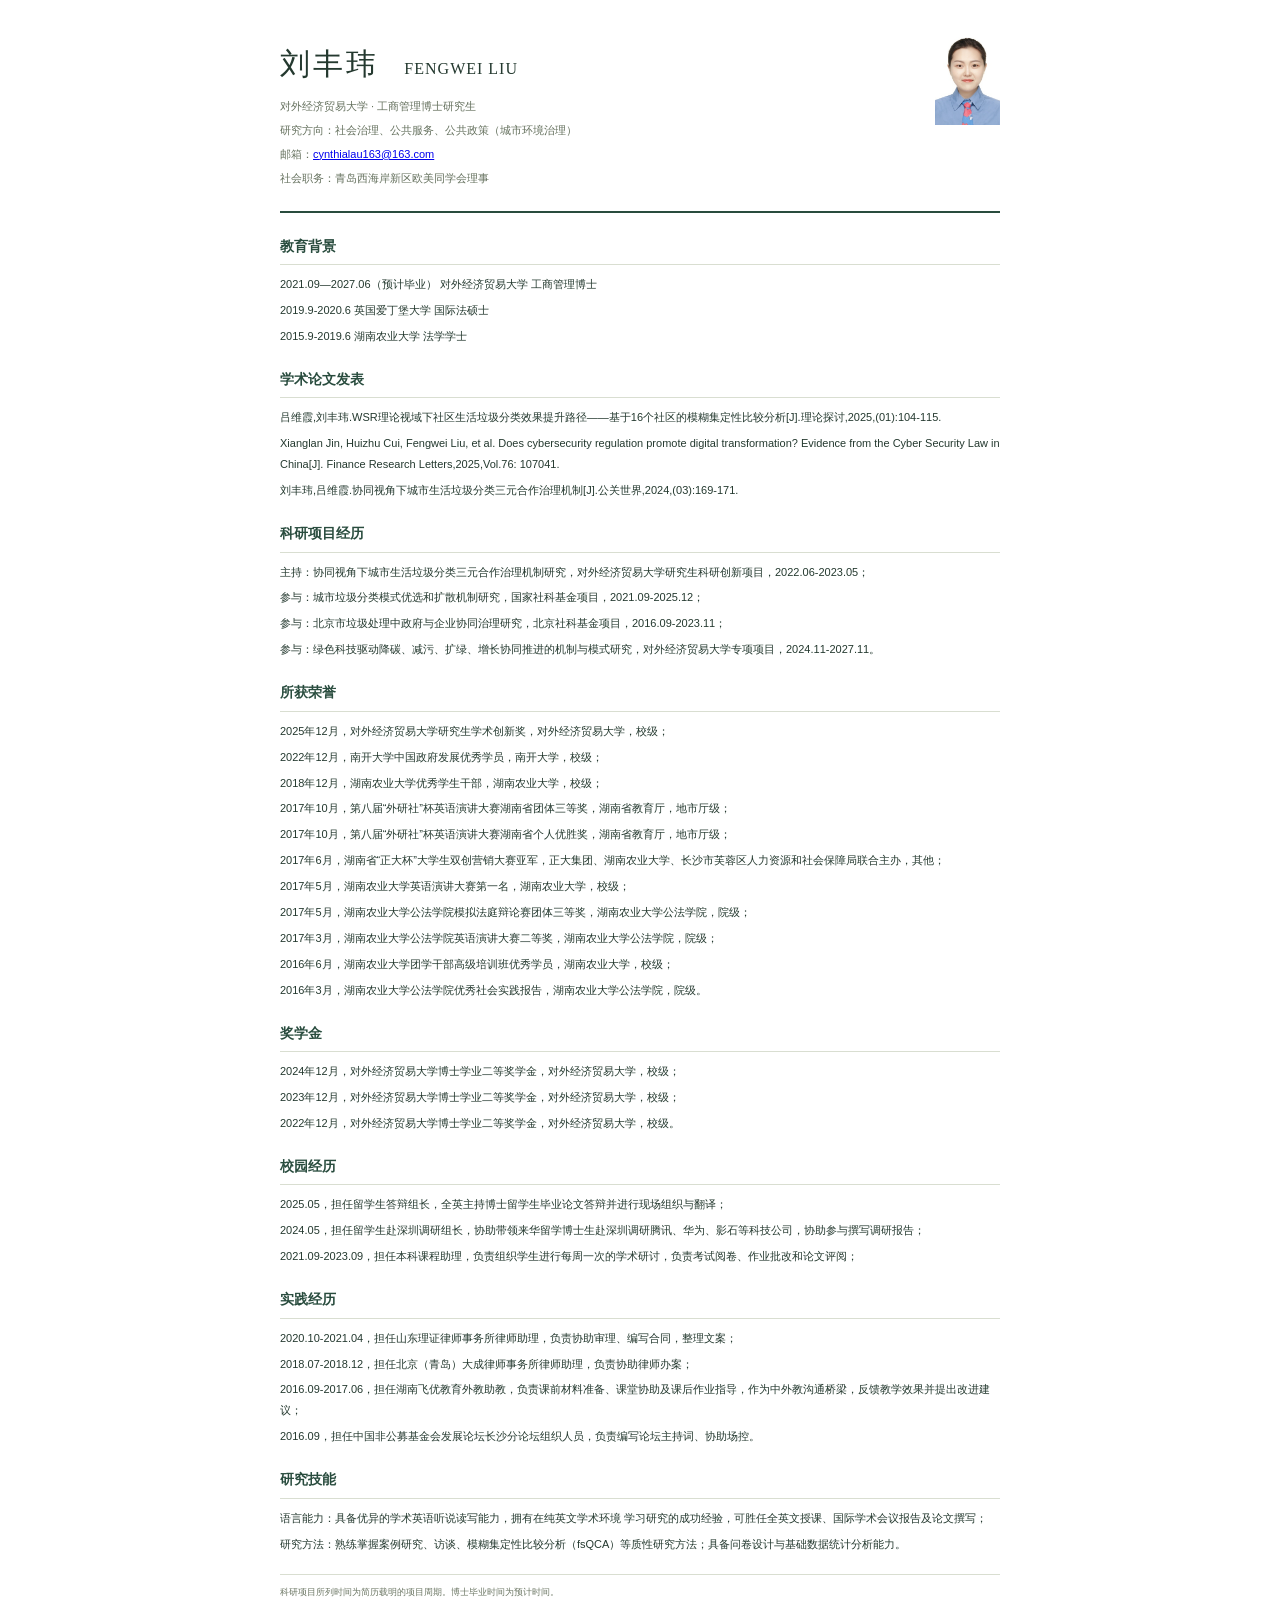
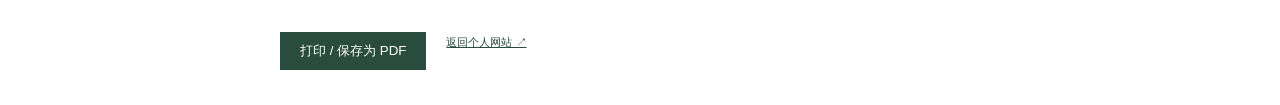
==== 公开简历.html @ 476a6679 "Publish personal academic website" ====
<!doctype html><html lang="zh-CN"><head><meta charset="UTF-8"><meta name="viewport" content="width=device-width, initial-scale=1"><title>刘丰玮 · 公开学术简历</title><style>
@page{size:A4;margin:17mm 18mm}*{box-sizing:border-box}body{max-width:760px;margin:35px auto;padding:0 20px;color:#24392f;font-family:-apple-system,BlinkMacSystemFont,'PingFang SC','Microsoft YaHei',sans-serif;font-size:11px;line-height:1.9}header{border-bottom:2px solid #294c3e;padding-bottom:19px;margin-bottom:20px;position:relative;padding-right:90px}h1{font-size:30px;letter-spacing:3px;margin:0 0 4px;font-weight:500}h1 span{font-family:Georgia,serif;font-size:16px;letter-spacing:1px;margin-left:14px}header p{margin:3px 0;color:#65715e}header img{position:absolute;right:0;top:0;width:65px;height:90px;object-fit:cover}h2{font-size:14px;font-weight:600;color:#294c3e;border-bottom:1px solid #d9ded1;padding-bottom:5px;margin:19px 0 9px;break-after:avoid}section p{margin:5px 0;break-inside:avoid}footer{border-top:1px solid #d9ded1;margin-top:20px;padding-top:9px;font-size:9px;color:#6b7663}@media print{body{margin:0;padding:0;max-width:none;font-size:10px}h2{margin-top:15px}a{color:inherit;text-decoration:none}}.screen-actions{margin-top:30px;display:flex;gap:20px}.screen-actions button{background:#294c3e;border:0;color:white;padding:10px 20px;cursor:pointer}.screen-actions a{color:#294c3e}@media print{.screen-actions{display:none}}
</style></head><body><header><h1>刘丰玮 <span>FENGWEI LIU</span></h1><p>对外经济贸易大学 · 工商管理博士研究生</p><p>研究方向：社会治理、公共服务、公共政策（城市环境治理）</p><p>邮箱：<a href="mailto:cynthialau163@163.com">cynthialau163@163.com</a></p><p>社会职务：青岛西海岸新区欧美同学会理事</p><img src="assets/portrait.jpg" alt="刘丰玮肖像"></header><section><h2>教育背景</h2><p>2021.09—2027.06（预计毕业）      对外经济贸易大学 工商管理博士</p><p>2019.9-2020.6      英国爱丁堡大学   国际法硕士</p><p>2015.9-2019.6     湖南农业大学     法学学士</p></section><section><h2>学术论文发表</h2><p>吕维霞,刘丰玮.WSR理论视域下社区生活垃圾分类效果提升路径——基于16个社区的模糊集定性比较分析[J].理论探讨,2025,(01):104-115.</p><p>Xianglan Jin, Huizhu Cui, Fengwei Liu, et al. Does cybersecurity regulation promote digital transformation? Evidence from the Cyber Security Law in China[J]. Finance Research Letters,2025,Vol.76: 107041.</p><p>刘丰玮,吕维霞.协同视角下城市生活垃圾分类三元合作治理机制[J].公关世界,2024,(03):169-171.</p></section><section><h2>科研项目经历</h2><p>主持：协同视角下城市生活垃圾分类三元合作治理机制研究，对外经济贸易大学研究生科研创新项目，2022.06-2023.05；</p><p>参与：城市垃圾分类模式优选和扩散机制研究，国家社科基金项目，2021.09-2025.12；</p><p>参与：北京市垃圾处理中政府与企业协同治理研究，北京社科基金项目，2016.09-2023.11；</p><p>参与：绿色科技驱动降碳、减污、扩绿、增长协同推进的机制与模式研究，对外经济贸易大学专项项目，2024.11-2027.11。</p></section><section><h2>所获荣誉</h2><p>2025年12月，对外经济贸易大学研究生学术创新奖，对外经济贸易大学，校级；</p><p>2022年12月，南开大学中国政府发展优秀学员，南开大学，校级；</p><p>2018年12月，湖南农业大学优秀学生干部，湖南农业大学，校级；</p><p>2017年10月，第八届“外研社”杯英语演讲大赛湖南省团体三等奖，湖南省教育厅，地市厅级；</p><p>2017年10月，第八届“外研社”杯英语演讲大赛湖南省个人优胜奖，湖南省教育厅，地市厅级；</p><p>2017年6月，湖南省“正大杯”大学生双创营销大赛亚军，正大集团、湖南农业大学、长沙市芙蓉区人力资源和社会保障局联合主办，其他；</p><p>2017年5月，湖南农业大学英语演讲大赛第一名，湖南农业大学，校级；</p><p>2017年5月，湖南农业大学公法学院模拟法庭辩论赛团体三等奖，湖南农业大学公法学院，院级；</p><p>2017年3月，湖南农业大学公法学院英语演讲大赛二等奖，湖南农业大学公法学院，院级；</p><p>2016年6月，湖南农业大学团学干部高级培训班优秀学员，湖南农业大学，校级；</p><p>2016年3月，湖南农业大学公法学院优秀社会实践报告，湖南农业大学公法学院，院级。</p></section><section><h2>奖学金</h2><p>2024年12月，对外经济贸易大学博士学业二等奖学金，对外经济贸易大学，校级；</p><p>2023年12月，对外经济贸易大学博士学业二等奖学金，对外经济贸易大学，校级；</p><p>2022年12月，对外经济贸易大学博士学业二等奖学金，对外经济贸易大学，校级。</p></section><section><h2>校园经历</h2><p>2025.05，担任留学生答辩组长，全英主持博士留学生毕业论文答辩并进行现场组织与翻译；</p><p>2024.05，担任留学生赴深圳调研组长，协助带领来华留学博士生赴深圳调研腾讯、华为、影石等科技公司，协助参与撰写调研报告；</p><p>2021.09-2023.09，担任本科课程助理，负责组织学生进行每周一次的学术研讨，负责考试阅卷、作业批改和论文评阅；</p></section><section><h2>实践经历</h2><p>2020.10-2021.04，担任山东理证律师事务所律师助理，负责协助审理、编写合同，整理文案；</p><p>2018.07-2018.12，担任北京（青岛）大成律师事务所律师助理，负责协助律师办案；</p><p>2016.09-2017.06，担任湖南飞优教育外教助教，负责课前材料准备、课堂协助及课后作业指导，作为中外教沟通桥梁，反馈教学效果并提出改进建议；</p><p>2016.09，担任中国非公募基金会发展论坛长沙分论坛组织人员，负责编写论坛主持词、协助场控。</p></section><section><h2>研究技能</h2><p>语言能力：具备优异的学术英语听说读写能力，拥有在纯英文学术环境 学习研究的成功经验，可胜任全英文授课、国际学术会议报告及论文撰写；</p><p>研究方法：熟练掌握案例研究、访谈、模糊集定性比较分析（fsQCA）等质性研究方法；具备问卷设计与基础数据统计分析能力。</p></section><footer>科研项目所列时间为简历载明的项目周期。博士毕业时间为预计时间。</footer><div class="screen-actions"><button type="button" onclick="window.print()">打印 / 保存为 PDF</button><a href="index.html">返回个人网站 ↗</a></div></body></html>
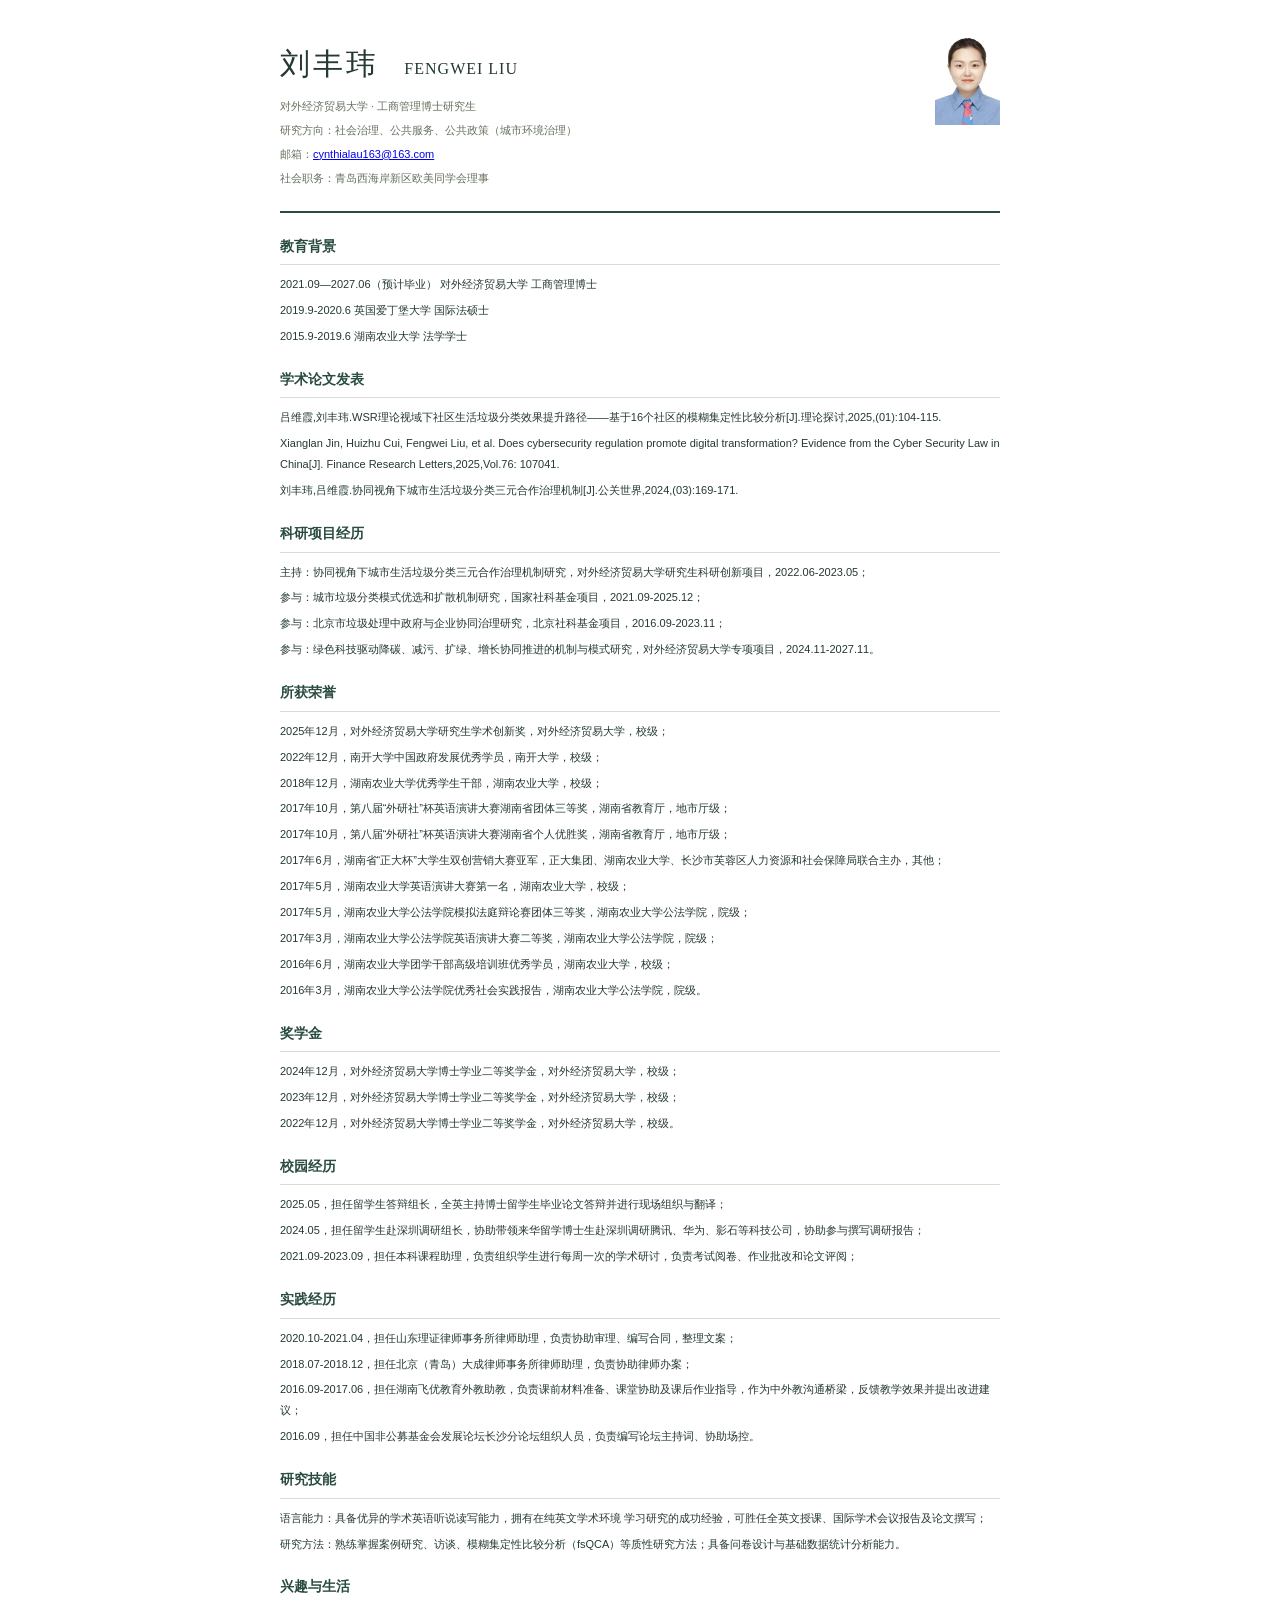
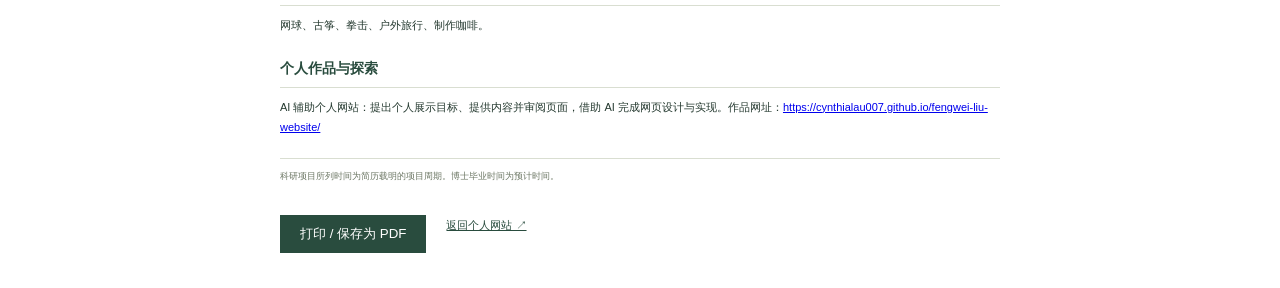
==== commit 66736ea6: "Redesign personal website for career, life and creative work" ====
--- a/公开简历.html
+++ b/公开简历.html
@@ -1,3 +1,3 @@
-<!doctype html><html lang="zh-CN"><head><meta charset="UTF-8"><meta name="viewport" content="width=device-width, initial-scale=1"><title>刘丰玮 · 公开学术简历</title><style>
+<!doctype html><html lang="zh-CN"><head><meta charset="UTF-8"><meta name="viewport" content="width=device-width, initial-scale=1"><title>刘丰玮 · 公开个人简历</title><style>
 @page{size:A4;margin:17mm 18mm}*{box-sizing:border-box}body{max-width:760px;margin:35px auto;padding:0 20px;color:#24392f;font-family:-apple-system,BlinkMacSystemFont,'PingFang SC','Microsoft YaHei',sans-serif;font-size:11px;line-height:1.9}header{border-bottom:2px solid #294c3e;padding-bottom:19px;margin-bottom:20px;position:relative;padding-right:90px}h1{font-size:30px;letter-spacing:3px;margin:0 0 4px;font-weight:500}h1 span{font-family:Georgia,serif;font-size:16px;letter-spacing:1px;margin-left:14px}header p{margin:3px 0;color:#65715e}header img{position:absolute;right:0;top:0;width:65px;height:90px;object-fit:cover}h2{font-size:14px;font-weight:600;color:#294c3e;border-bottom:1px solid #d9ded1;padding-bottom:5px;margin:19px 0 9px;break-after:avoid}section p{margin:5px 0;break-inside:avoid}footer{border-top:1px solid #d9ded1;margin-top:20px;padding-top:9px;font-size:9px;color:#6b7663}@media print{body{margin:0;padding:0;max-width:none;font-size:10px}h2{margin-top:15px}a{color:inherit;text-decoration:none}}.screen-actions{margin-top:30px;display:flex;gap:20px}.screen-actions button{background:#294c3e;border:0;color:white;padding:10px 20px;cursor:pointer}.screen-actions a{color:#294c3e}@media print{.screen-actions{display:none}}
-</style></head><body><header><h1>刘丰玮 <span>FENGWEI LIU</span></h1><p>对外经济贸易大学 · 工商管理博士研究生</p><p>研究方向：社会治理、公共服务、公共政策（城市环境治理）</p><p>邮箱：<a href="mailto:cynthialau163@163.com">cynthialau163@163.com</a></p><p>社会职务：青岛西海岸新区欧美同学会理事</p><img src="assets/portrait.jpg" alt="刘丰玮肖像"></header><section><h2>教育背景</h2><p>2021.09—2027.06（预计毕业）      对外经济贸易大学 工商管理博士</p><p>2019.9-2020.6      英国爱丁堡大学   国际法硕士</p><p>2015.9-2019.6     湖南农业大学     法学学士</p></section><section><h2>学术论文发表</h2><p>吕维霞,刘丰玮.WSR理论视域下社区生活垃圾分类效果提升路径——基于16个社区的模糊集定性比较分析[J].理论探讨,2025,(01):104-115.</p><p>Xianglan Jin, Huizhu Cui, Fengwei Liu, et al. Does cybersecurity regulation promote digital transformation? Evidence from the Cyber Security Law in China[J]. Finance Research Letters,2025,Vol.76: 107041.</p><p>刘丰玮,吕维霞.协同视角下城市生活垃圾分类三元合作治理机制[J].公关世界,2024,(03):169-171.</p></section><section><h2>科研项目经历</h2><p>主持：协同视角下城市生活垃圾分类三元合作治理机制研究，对外经济贸易大学研究生科研创新项目，2022.06-2023.05；</p><p>参与：城市垃圾分类模式优选和扩散机制研究，国家社科基金项目，2021.09-2025.12；</p><p>参与：北京市垃圾处理中政府与企业协同治理研究，北京社科基金项目，2016.09-2023.11；</p><p>参与：绿色科技驱动降碳、减污、扩绿、增长协同推进的机制与模式研究，对外经济贸易大学专项项目，2024.11-2027.11。</p></section><section><h2>所获荣誉</h2><p>2025年12月，对外经济贸易大学研究生学术创新奖，对外经济贸易大学，校级；</p><p>2022年12月，南开大学中国政府发展优秀学员，南开大学，校级；</p><p>2018年12月，湖南农业大学优秀学生干部，湖南农业大学，校级；</p><p>2017年10月，第八届“外研社”杯英语演讲大赛湖南省团体三等奖，湖南省教育厅，地市厅级；</p><p>2017年10月，第八届“外研社”杯英语演讲大赛湖南省个人优胜奖，湖南省教育厅，地市厅级；</p><p>2017年6月，湖南省“正大杯”大学生双创营销大赛亚军，正大集团、湖南农业大学、长沙市芙蓉区人力资源和社会保障局联合主办，其他；</p><p>2017年5月，湖南农业大学英语演讲大赛第一名，湖南农业大学，校级；</p><p>2017年5月，湖南农业大学公法学院模拟法庭辩论赛团体三等奖，湖南农业大学公法学院，院级；</p><p>2017年3月，湖南农业大学公法学院英语演讲大赛二等奖，湖南农业大学公法学院，院级；</p><p>2016年6月，湖南农业大学团学干部高级培训班优秀学员，湖南农业大学，校级；</p><p>2016年3月，湖南农业大学公法学院优秀社会实践报告，湖南农业大学公法学院，院级。</p></section><section><h2>奖学金</h2><p>2024年12月，对外经济贸易大学博士学业二等奖学金，对外经济贸易大学，校级；</p><p>2023年12月，对外经济贸易大学博士学业二等奖学金，对外经济贸易大学，校级；</p><p>2022年12月，对外经济贸易大学博士学业二等奖学金，对外经济贸易大学，校级。</p></section><section><h2>校园经历</h2><p>2025.05，担任留学生答辩组长，全英主持博士留学生毕业论文答辩并进行现场组织与翻译；</p><p>2024.05，担任留学生赴深圳调研组长，协助带领来华留学博士生赴深圳调研腾讯、华为、影石等科技公司，协助参与撰写调研报告；</p><p>2021.09-2023.09，担任本科课程助理，负责组织学生进行每周一次的学术研讨，负责考试阅卷、作业批改和论文评阅；</p></section><section><h2>实践经历</h2><p>2020.10-2021.04，担任山东理证律师事务所律师助理，负责协助审理、编写合同，整理文案；</p><p>2018.07-2018.12，担任北京（青岛）大成律师事务所律师助理，负责协助律师办案；</p><p>2016.09-2017.06，担任湖南飞优教育外教助教，负责课前材料准备、课堂协助及课后作业指导，作为中外教沟通桥梁，反馈教学效果并提出改进建议；</p><p>2016.09，担任中国非公募基金会发展论坛长沙分论坛组织人员，负责编写论坛主持词、协助场控。</p></section><section><h2>研究技能</h2><p>语言能力：具备优异的学术英语听说读写能力，拥有在纯英文学术环境 学习研究的成功经验，可胜任全英文授课、国际学术会议报告及论文撰写；</p><p>研究方法：熟练掌握案例研究、访谈、模糊集定性比较分析（fsQCA）等质性研究方法；具备问卷设计与基础数据统计分析能力。</p></section><footer>科研项目所列时间为简历载明的项目周期。博士毕业时间为预计时间。</footer><div class="screen-actions"><button type="button" onclick="window.print()">打印 / 保存为 PDF</button><a href="index.html">返回个人网站 ↗</a></div></body></html>+</style></head><body><header><h1>刘丰玮 <span>FENGWEI LIU</span></h1><p>对外经济贸易大学 · 工商管理博士研究生</p><p>研究方向：社会治理、公共服务、公共政策（城市环境治理）</p><p>邮箱：<a href="mailto:cynthialau163@163.com">cynthialau163@163.com</a></p><p>社会职务：青岛西海岸新区欧美同学会理事</p><img src="assets/portrait.jpg" alt="刘丰玮肖像"></header><section><h2>教育背景</h2><p>2021.09—2027.06（预计毕业）      对外经济贸易大学 工商管理博士</p><p>2019.9-2020.6      英国爱丁堡大学   国际法硕士</p><p>2015.9-2019.6     湖南农业大学     法学学士</p></section><section><h2>学术论文发表</h2><p>吕维霞,刘丰玮.WSR理论视域下社区生活垃圾分类效果提升路径——基于16个社区的模糊集定性比较分析[J].理论探讨,2025,(01):104-115.</p><p>Xianglan Jin, Huizhu Cui, Fengwei Liu, et al. Does cybersecurity regulation promote digital transformation? Evidence from the Cyber Security Law in China[J]. Finance Research Letters,2025,Vol.76: 107041.</p><p>刘丰玮,吕维霞.协同视角下城市生活垃圾分类三元合作治理机制[J].公关世界,2024,(03):169-171.</p></section><section><h2>科研项目经历</h2><p>主持：协同视角下城市生活垃圾分类三元合作治理机制研究，对外经济贸易大学研究生科研创新项目，2022.06-2023.05；</p><p>参与：城市垃圾分类模式优选和扩散机制研究，国家社科基金项目，2021.09-2025.12；</p><p>参与：北京市垃圾处理中政府与企业协同治理研究，北京社科基金项目，2016.09-2023.11；</p><p>参与：绿色科技驱动降碳、减污、扩绿、增长协同推进的机制与模式研究，对外经济贸易大学专项项目，2024.11-2027.11。</p></section><section><h2>所获荣誉</h2><p>2025年12月，对外经济贸易大学研究生学术创新奖，对外经济贸易大学，校级；</p><p>2022年12月，南开大学中国政府发展优秀学员，南开大学，校级；</p><p>2018年12月，湖南农业大学优秀学生干部，湖南农业大学，校级；</p><p>2017年10月，第八届“外研社”杯英语演讲大赛湖南省团体三等奖，湖南省教育厅，地市厅级；</p><p>2017年10月，第八届“外研社”杯英语演讲大赛湖南省个人优胜奖，湖南省教育厅，地市厅级；</p><p>2017年6月，湖南省“正大杯”大学生双创营销大赛亚军，正大集团、湖南农业大学、长沙市芙蓉区人力资源和社会保障局联合主办，其他；</p><p>2017年5月，湖南农业大学英语演讲大赛第一名，湖南农业大学，校级；</p><p>2017年5月，湖南农业大学公法学院模拟法庭辩论赛团体三等奖，湖南农业大学公法学院，院级；</p><p>2017年3月，湖南农业大学公法学院英语演讲大赛二等奖，湖南农业大学公法学院，院级；</p><p>2016年6月，湖南农业大学团学干部高级培训班优秀学员，湖南农业大学，校级；</p><p>2016年3月，湖南农业大学公法学院优秀社会实践报告，湖南农业大学公法学院，院级。</p></section><section><h2>奖学金</h2><p>2024年12月，对外经济贸易大学博士学业二等奖学金，对外经济贸易大学，校级；</p><p>2023年12月，对外经济贸易大学博士学业二等奖学金，对外经济贸易大学，校级；</p><p>2022年12月，对外经济贸易大学博士学业二等奖学金，对外经济贸易大学，校级。</p></section><section><h2>校园经历</h2><p>2025.05，担任留学生答辩组长，全英主持博士留学生毕业论文答辩并进行现场组织与翻译；</p><p>2024.05，担任留学生赴深圳调研组长，协助带领来华留学博士生赴深圳调研腾讯、华为、影石等科技公司，协助参与撰写调研报告；</p><p>2021.09-2023.09，担任本科课程助理，负责组织学生进行每周一次的学术研讨，负责考试阅卷、作业批改和论文评阅；</p></section><section><h2>实践经历</h2><p>2020.10-2021.04，担任山东理证律师事务所律师助理，负责协助审理、编写合同，整理文案；</p><p>2018.07-2018.12，担任北京（青岛）大成律师事务所律师助理，负责协助律师办案；</p><p>2016.09-2017.06，担任湖南飞优教育外教助教，负责课前材料准备、课堂协助及课后作业指导，作为中外教沟通桥梁，反馈教学效果并提出改进建议；</p><p>2016.09，担任中国非公募基金会发展论坛长沙分论坛组织人员，负责编写论坛主持词、协助场控。</p></section><section><h2>研究技能</h2><p>语言能力：具备优异的学术英语听说读写能力，拥有在纯英文学术环境 学习研究的成功经验，可胜任全英文授课、国际学术会议报告及论文撰写；</p><p>研究方法：熟练掌握案例研究、访谈、模糊集定性比较分析（fsQCA）等质性研究方法；具备问卷设计与基础数据统计分析能力。</p></section><section><h2>兴趣与生活</h2><p>网球、古筝、拳击、户外旅行、制作咖啡。</p></section><section><h2>个人作品与探索</h2><p>AI 辅助个人网站：提出个人展示目标、提供内容并审阅页面，借助 AI 完成网页设计与实现。作品网址：<a href="https://cynthialau007.github.io/fengwei-liu-website/">https://cynthialau007.github.io/fengwei-liu-website/</a></p></section><footer>科研项目所列时间为简历载明的项目周期。博士毕业时间为预计时间。</footer><div class="screen-actions"><button type="button" onclick="window.print()">打印 / 保存为 PDF</button><a href="index.html">返回个人网站 ↗</a></div></body></html>
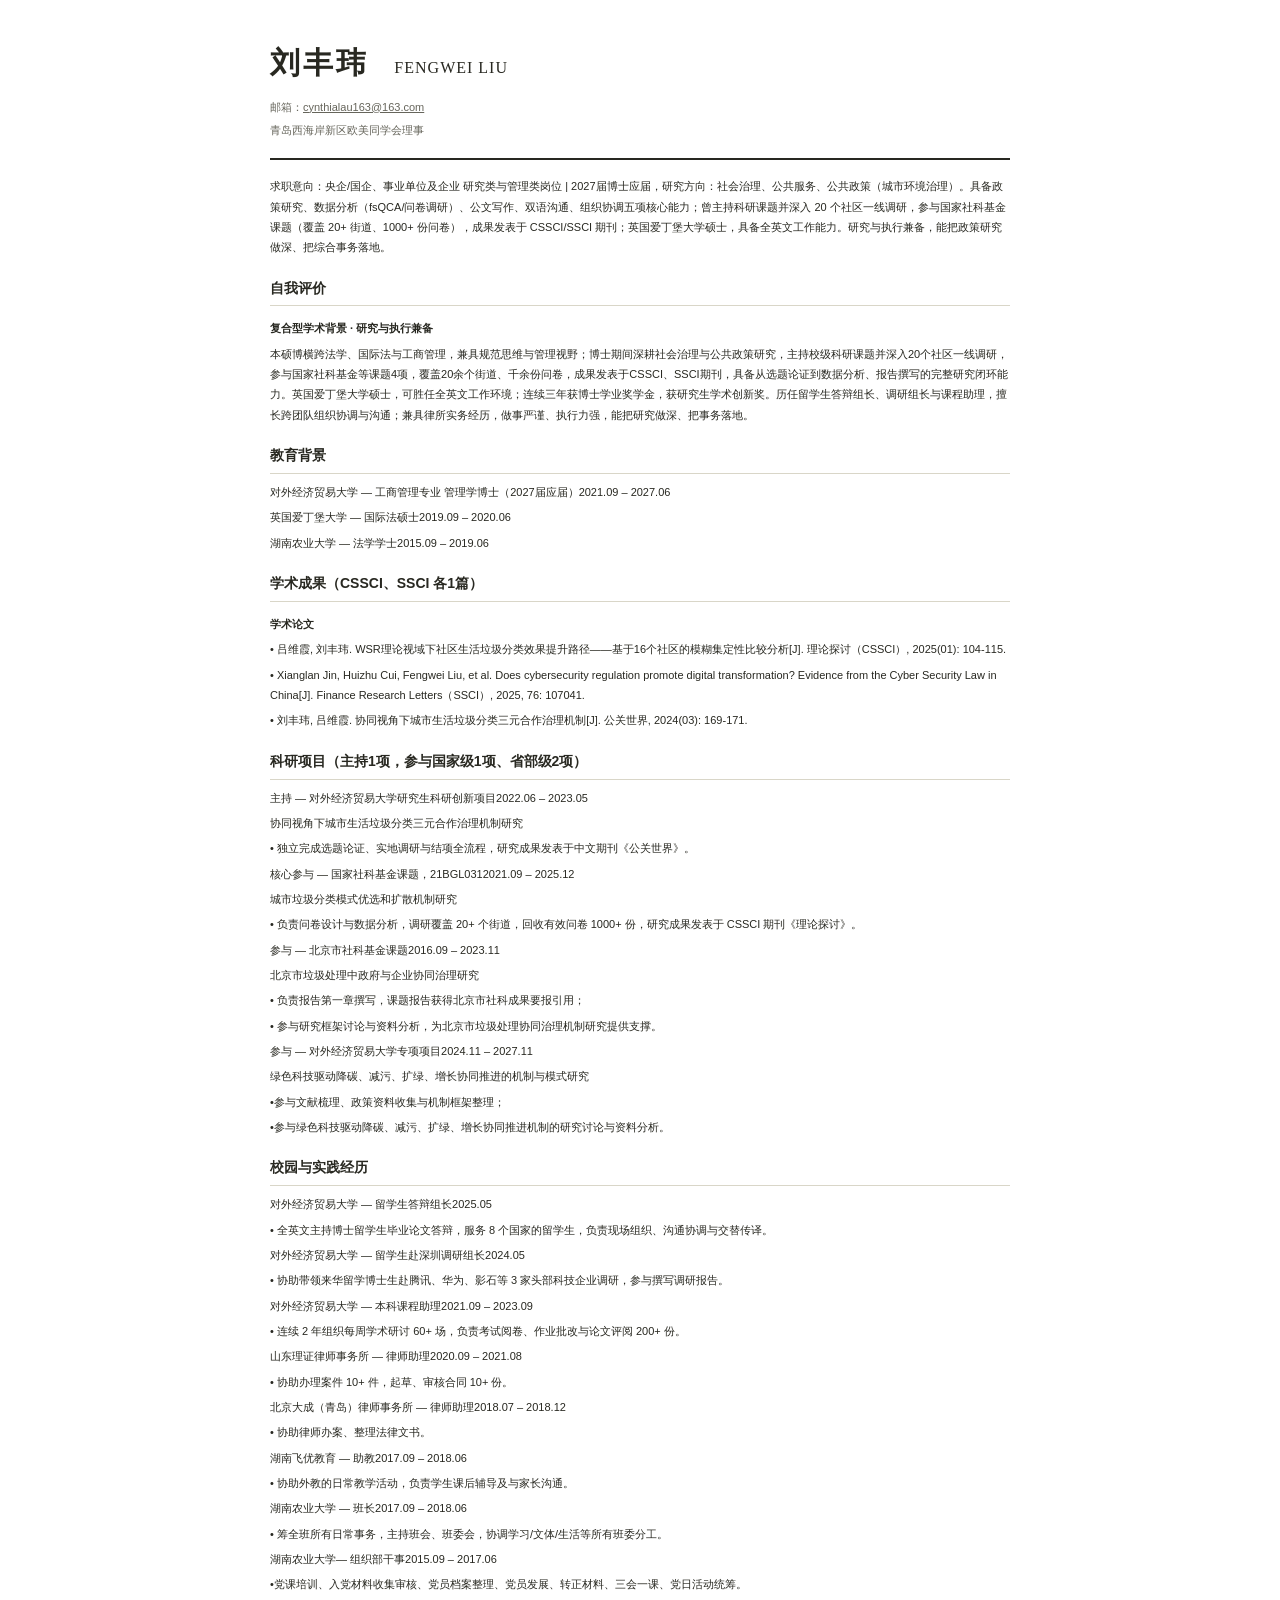
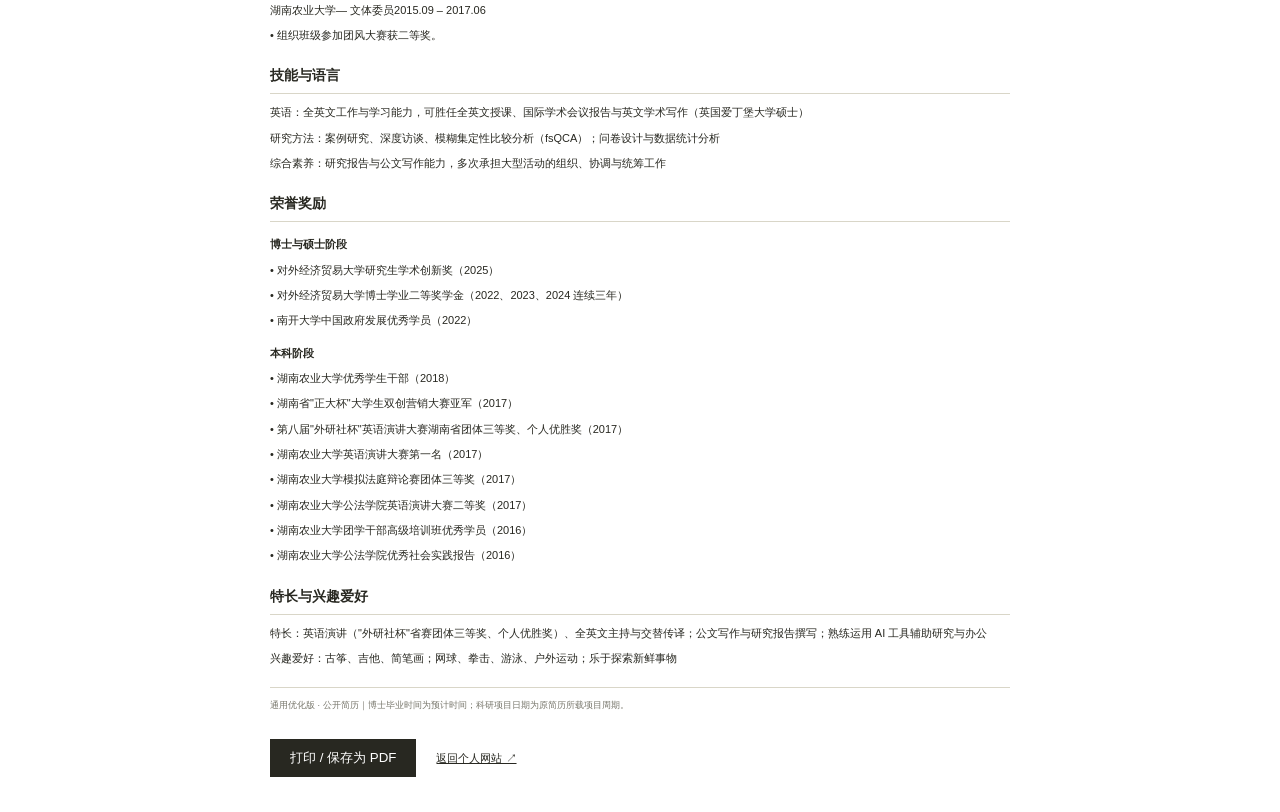
==== commit 5a8ec80b: "Replace resume downloads with updated general-purpose resume" ====
--- a/公开简历.html
+++ b/公开简历.html
@@ -1,3 +1,3 @@
-<!doctype html><html lang="zh-CN"><head><meta charset="UTF-8"><meta name="viewport" content="width=device-width, initial-scale=1"><title>刘丰玮 · 公开个人简历</title><style>
-@page{size:A4;margin:17mm 18mm}*{box-sizing:border-box}body{max-width:760px;margin:35px auto;padding:0 20px;color:#24392f;font-family:-apple-system,BlinkMacSystemFont,'PingFang SC','Microsoft YaHei',sans-serif;font-size:11px;line-height:1.9}header{border-bottom:2px solid #294c3e;padding-bottom:19px;margin-bottom:20px;position:relative;padding-right:90px}h1{font-size:30px;letter-spacing:3px;margin:0 0 4px;font-weight:500}h1 span{font-family:Georgia,serif;font-size:16px;letter-spacing:1px;margin-left:14px}header p{margin:3px 0;color:#65715e}header img{position:absolute;right:0;top:0;width:65px;height:90px;object-fit:cover}h2{font-size:14px;font-weight:600;color:#294c3e;border-bottom:1px solid #d9ded1;padding-bottom:5px;margin:19px 0 9px;break-after:avoid}section p{margin:5px 0;break-inside:avoid}footer{border-top:1px solid #d9ded1;margin-top:20px;padding-top:9px;font-size:9px;color:#6b7663}@media print{body{margin:0;padding:0;max-width:none;font-size:10px}h2{margin-top:15px}a{color:inherit;text-decoration:none}}.screen-actions{margin-top:30px;display:flex;gap:20px}.screen-actions button{background:#294c3e;border:0;color:white;padding:10px 20px;cursor:pointer}.screen-actions a{color:#294c3e}@media print{.screen-actions{display:none}}
-</style></head><body><header><h1>刘丰玮 <span>FENGWEI LIU</span></h1><p>对外经济贸易大学 · 工商管理博士研究生</p><p>研究方向：社会治理、公共服务、公共政策（城市环境治理）</p><p>邮箱：<a href="mailto:cynthialau163@163.com">cynthialau163@163.com</a></p><p>社会职务：青岛西海岸新区欧美同学会理事</p><img src="assets/portrait.jpg" alt="刘丰玮肖像"></header><section><h2>教育背景</h2><p>2021.09—2027.06（预计毕业）      对外经济贸易大学 工商管理博士</p><p>2019.9-2020.6      英国爱丁堡大学   国际法硕士</p><p>2015.9-2019.6     湖南农业大学     法学学士</p></section><section><h2>学术论文发表</h2><p>吕维霞,刘丰玮.WSR理论视域下社区生活垃圾分类效果提升路径——基于16个社区的模糊集定性比较分析[J].理论探讨,2025,(01):104-115.</p><p>Xianglan Jin, Huizhu Cui, Fengwei Liu, et al. Does cybersecurity regulation promote digital transformation? Evidence from the Cyber Security Law in China[J]. Finance Research Letters,2025,Vol.76: 107041.</p><p>刘丰玮,吕维霞.协同视角下城市生活垃圾分类三元合作治理机制[J].公关世界,2024,(03):169-171.</p></section><section><h2>科研项目经历</h2><p>主持：协同视角下城市生活垃圾分类三元合作治理机制研究，对外经济贸易大学研究生科研创新项目，2022.06-2023.05；</p><p>参与：城市垃圾分类模式优选和扩散机制研究，国家社科基金项目，2021.09-2025.12；</p><p>参与：北京市垃圾处理中政府与企业协同治理研究，北京社科基金项目，2016.09-2023.11；</p><p>参与：绿色科技驱动降碳、减污、扩绿、增长协同推进的机制与模式研究，对外经济贸易大学专项项目，2024.11-2027.11。</p></section><section><h2>所获荣誉</h2><p>2025年12月，对外经济贸易大学研究生学术创新奖，对外经济贸易大学，校级；</p><p>2022年12月，南开大学中国政府发展优秀学员，南开大学，校级；</p><p>2018年12月，湖南农业大学优秀学生干部，湖南农业大学，校级；</p><p>2017年10月，第八届“外研社”杯英语演讲大赛湖南省团体三等奖，湖南省教育厅，地市厅级；</p><p>2017年10月，第八届“外研社”杯英语演讲大赛湖南省个人优胜奖，湖南省教育厅，地市厅级；</p><p>2017年6月，湖南省“正大杯”大学生双创营销大赛亚军，正大集团、湖南农业大学、长沙市芙蓉区人力资源和社会保障局联合主办，其他；</p><p>2017年5月，湖南农业大学英语演讲大赛第一名，湖南农业大学，校级；</p><p>2017年5月，湖南农业大学公法学院模拟法庭辩论赛团体三等奖，湖南农业大学公法学院，院级；</p><p>2017年3月，湖南农业大学公法学院英语演讲大赛二等奖，湖南农业大学公法学院，院级；</p><p>2016年6月，湖南农业大学团学干部高级培训班优秀学员，湖南农业大学，校级；</p><p>2016年3月，湖南农业大学公法学院优秀社会实践报告，湖南农业大学公法学院，院级。</p></section><section><h2>奖学金</h2><p>2024年12月，对外经济贸易大学博士学业二等奖学金，对外经济贸易大学，校级；</p><p>2023年12月，对外经济贸易大学博士学业二等奖学金，对外经济贸易大学，校级；</p><p>2022年12月，对外经济贸易大学博士学业二等奖学金，对外经济贸易大学，校级。</p></section><section><h2>校园经历</h2><p>2025.05，担任留学生答辩组长，全英主持博士留学生毕业论文答辩并进行现场组织与翻译；</p><p>2024.05，担任留学生赴深圳调研组长，协助带领来华留学博士生赴深圳调研腾讯、华为、影石等科技公司，协助参与撰写调研报告；</p><p>2021.09-2023.09，担任本科课程助理，负责组织学生进行每周一次的学术研讨，负责考试阅卷、作业批改和论文评阅；</p></section><section><h2>实践经历</h2><p>2020.10-2021.04，担任山东理证律师事务所律师助理，负责协助审理、编写合同，整理文案；</p><p>2018.07-2018.12，担任北京（青岛）大成律师事务所律师助理，负责协助律师办案；</p><p>2016.09-2017.06，担任湖南飞优教育外教助教，负责课前材料准备、课堂协助及课后作业指导，作为中外教沟通桥梁，反馈教学效果并提出改进建议；</p><p>2016.09，担任中国非公募基金会发展论坛长沙分论坛组织人员，负责编写论坛主持词、协助场控。</p></section><section><h2>研究技能</h2><p>语言能力：具备优异的学术英语听说读写能力，拥有在纯英文学术环境 学习研究的成功经验，可胜任全英文授课、国际学术会议报告及论文撰写；</p><p>研究方法：熟练掌握案例研究、访谈、模糊集定性比较分析（fsQCA）等质性研究方法；具备问卷设计与基础数据统计分析能力。</p></section><section><h2>兴趣与生活</h2><p>网球、古筝、拳击、户外旅行、制作咖啡。</p></section><section><h2>个人作品与探索</h2><p>AI 辅助个人网站：提出个人展示目标、提供内容并审阅页面，借助 AI 完成网页设计与实现。作品网址：<a href="https://cynthialau007.github.io/fengwei-liu-website/">https://cynthialau007.github.io/fengwei-liu-website/</a></p></section><footer>科研项目所列时间为简历载明的项目周期。博士毕业时间为预计时间。</footer><div class="screen-actions"><button type="button" onclick="window.print()">打印 / 保存为 PDF</button><a href="index.html">返回个人网站 ↗</a></div></body></html>+<!doctype html><html lang="zh-CN"><head><meta charset="UTF-8"><meta name="viewport" content="width=device-width,initial-scale=1"><title>刘丰玮 · 通用优化版个人简历</title><style>
+@page{size:A4;margin:16mm 17mm}*{box-sizing:border-box}body{max-width:780px;margin:35px auto;padding:0 20px;color:#282821;font-family:-apple-system,BlinkMacSystemFont,"PingFang SC","Microsoft YaHei",sans-serif;font-size:11px;line-height:1.85}header{border-bottom:2px solid #282821;padding-bottom:15px;margin-bottom:16px}h1{font-size:30px;letter-spacing:3px;margin:0 0 6px;font-weight:600}h1 span{font:16px Georgia,serif;letter-spacing:1px;margin-left:14px}header p{margin:3px 0;color:#66655b}h2{font-size:14px;border-bottom:1px solid #d9d6c8;padding-bottom:4px;margin:18px 0 8px;break-after:avoid}h3{font-size:11px;margin:12px 0 5px;break-after:avoid}p{margin:5px 0;break-inside:avoid;overflow-wrap:anywhere}footer{margin-top:19px;border-top:1px solid #d9d6c8;padding-top:9px;color:#77766b;font-size:9px}a{color:inherit}.screen-actions{display:flex;gap:20px;margin-top:25px;align-items:center}.screen-actions button{background:#282821;color:white;border:0;padding:10px 20px;cursor:pointer}@media print{body{margin:0;padding:0;max-width:none;font-size:9.5px;line-height:1.8}h2{margin-top:13px}h3{font-size:10px}p{margin:4px 0}.screen-actions{display:none}a{text-decoration:none}}
+</style></head><body><header><h1>刘丰玮 <span>FENGWEI LIU</span></h1><p>邮箱：<a href="mailto:cynthialau163@163.com">cynthialau163@163.com</a></p><p>青岛西海岸新区欧美同学会理事</p></header><p>求职意向：央企/国企、事业单位及企业 研究类与管理类岗位 | 2027届博士应届，研究方向：社会治理、公共服务、公共政策（城市环境治理）。具备政策研究、数据分析（fsQCA/问卷调研）、公文写作、双语沟通、组织协调五项核心能力；曾主持科研课题并深入 20 个社区一线调研，参与国家社科基金课题（覆盖 20+ 街道、1000+ 份问卷），成果发表于 CSSCI/SSCI 期刊；英国爱丁堡大学硕士，具备全英文工作能力。研究与执行兼备，能把政策研究做深、把综合事务落地。</p><h2>自我评价</h2><h3>复合型学术背景 · 研究与执行兼备</h3><p>本硕博横跨法学、国际法与工商管理，兼具规范思维与管理视野；博士期间深耕社会治理与公共政策研究，主持校级科研课题并深入20个社区一线调研，参与国家社科基金等课题4项，覆盖20余个街道、千余份问卷，成果发表于CSSCI、SSCI期刊，具备从选题论证到数据分析、报告撰写的完整研究闭环能力。英国爱丁堡大学硕士，可胜任全英文工作环境；连续三年获博士学业奖学金，获研究生学术创新奖。历任留学生答辩组长、调研组长与课程助理，擅长跨团队组织协调与沟通；兼具律所实务经历，做事严谨、执行力强，能把研究做深、把事务落地。</p><h2>教育背景</h2><p>对外经济贸易大学 — 工商管理专业 管理学博士（2027届应届）2021.09 – 2027.06</p><p>英国爱丁堡大学 — 国际法硕士2019.09 – 2020.06</p><p>湖南农业大学 — 法学学士2015.09 – 2019.06</p><h2>学术成果（CSSCI、SSCI 各1篇）</h2><h3>学术论文</h3><p>• 吕维霞, 刘丰玮. WSR理论视域下社区生活垃圾分类效果提升路径——基于16个社区的模糊集定性比较分析[J]. 理论探讨（CSSCI）, 2025(01): 104-115.</p><p>• Xianglan Jin, Huizhu Cui, Fengwei Liu, et al. Does cybersecurity regulation promote digital transformation? Evidence from the Cyber Security Law in China[J]. Finance Research Letters（SSCI）, 2025, 76: 107041.</p><p>• 刘丰玮, 吕维霞. 协同视角下城市生活垃圾分类三元合作治理机制[J]. 公关世界, 2024(03): 169-171.</p><h2>科研项目（主持1项，参与国家级1项、省部级2项）</h2><p>主持 — 对外经济贸易大学研究生科研创新项目2022.06 – 2023.05</p><p>协同视角下城市生活垃圾分类三元合作治理机制研究</p><p>• 独立完成选题论证、实地调研与结项全流程，研究成果发表于中文期刊《公关世界》。</p><p>核心参与 — 国家社科基金课题，21BGL0312021.09 – 2025.12</p><p>城市垃圾分类模式优选和扩散机制研究</p><p>• 负责问卷设计与数据分析，调研覆盖 20+ 个街道，回收有效问卷 1000+ 份，研究成果发表于 CSSCI 期刊《理论探讨》。</p><p>参与 — 北京市社科基金课题2016.09 – 2023.11</p><p>北京市垃圾处理中政府与企业协同治理研究</p><p>• 负责报告第一章撰写，课题报告获得北京市社科成果要报引用；</p><p>• 参与研究框架讨论与资料分析，为北京市垃圾处理协同治理机制研究提供支撑。</p><p>参与 — 对外经济贸易大学专项项目2024.11 – 2027.11</p><p>绿色科技驱动降碳、减污、扩绿、增长协同推进的机制与模式研究</p><p>•参与文献梳理、政策资料收集与机制框架整理；</p><p>•参与绿色科技驱动降碳、减污、扩绿、增长协同推进机制的研究讨论与资料分析。</p><h2>校园与实践经历</h2><p>对外经济贸易大学 — 留学生答辩组长2025.05</p><p>• 全英文主持博士留学生毕业论文答辩，服务 8 个国家的留学生，负责现场组织、沟通协调与交替传译。</p><p>对外经济贸易大学 — 留学生赴深圳调研组长2024.05</p><p>• 协助带领来华留学博士生赴腾讯、华为、影石等 3 家头部科技企业调研，参与撰写调研报告。</p><p>对外经济贸易大学 — 本科课程助理2021.09 – 2023.09</p><p>• 连续 2 年组织每周学术研讨 60+ 场，负责考试阅卷、作业批改与论文评阅 200+ 份。</p><p>山东理证律师事务所 — 律师助理2020.09 – 2021.08</p><p>• 协助办理案件 10+ 件，起草、审核合同 10+ 份。</p><p>北京大成（青岛）律师事务所 — 律师助理2018.07 – 2018.12</p><p>• 协助律师办案、整理法律文书。</p><p>湖南飞优教育 — 助教2017.09 – 2018.06</p><p>• 协助外教的日常教学活动，负责学生课后辅导及与家长沟通。</p><p>湖南农业大学 — 班长2017.09 – 2018.06</p><p>• 筹全班所有日常事务，主持班会、班委会，协调学习/文体/生活等所有班委分工。</p><p>湖南农业大学— 组织部干事2015.09 – 2017.06</p><p>•党课培训、入党材料收集审核、党员档案整理、党员发展、转正材料、三会一课、党日活动统筹。</p><p>湖南农业大学— 文体委员2015.09 – 2017.06</p><p>• 组织班级参加团风大赛获二等奖。</p><h2>技能与语言</h2><p>英语：全英文工作与学习能力，可胜任全英文授课、国际学术会议报告与英文学术写作（英国爱丁堡大学硕士）</p><p>研究方法：案例研究、深度访谈、模糊集定性比较分析（fsQCA）；问卷设计与数据统计分析</p><p>综合素养：研究报告与公文写作能力，多次承担大型活动的组织、协调与统筹工作</p><h2>荣誉奖励</h2><h3>博士与硕士阶段</h3><p>• 对外经济贸易大学研究生学术创新奖（2025）</p><p>• 对外经济贸易大学博士学业二等奖学金（2022、2023、2024 连续三年）</p><p>• 南开大学中国政府发展优秀学员（2022）</p><h3>本科阶段</h3><p>• 湖南农业大学优秀学生干部（2018）</p><p>• 湖南省&quot;正大杯&quot;大学生双创营销大赛亚军（2017）</p><p>• 第八届&quot;外研社杯&quot;英语演讲大赛湖南省团体三等奖、个人优胜奖（2017）</p><p>• 湖南农业大学英语演讲大赛第一名（2017）</p><p>• 湖南农业大学模拟法庭辩论赛团体三等奖（2017）</p><p>• 湖南农业大学公法学院英语演讲大赛二等奖（2017）</p><p>• 湖南农业大学团学干部高级培训班优秀学员（2016）</p><p>• 湖南农业大学公法学院优秀社会实践报告（2016）</p><h2>特长与兴趣爱好</h2><p>特长：英语演讲（&quot;外研社杯&quot;省赛团体三等奖、个人优胜奖）、全英文主持与交替传译；公文写作与研究报告撰写；熟练运用 AI 工具辅助研究与办公</p><p>兴趣爱好：古筝、吉他、简笔画；网球、拳击、游泳、户外运动；乐于探索新鲜事物</p><footer>通用优化版 · 公开简历｜博士毕业时间为预计时间；科研项目日期为原简历所载项目周期。</footer><div class="screen-actions"><button type="button" onclick="window.print()">打印 / 保存为 PDF</button><a href="index.html">返回个人网站 ↗</a></div></body></html>
